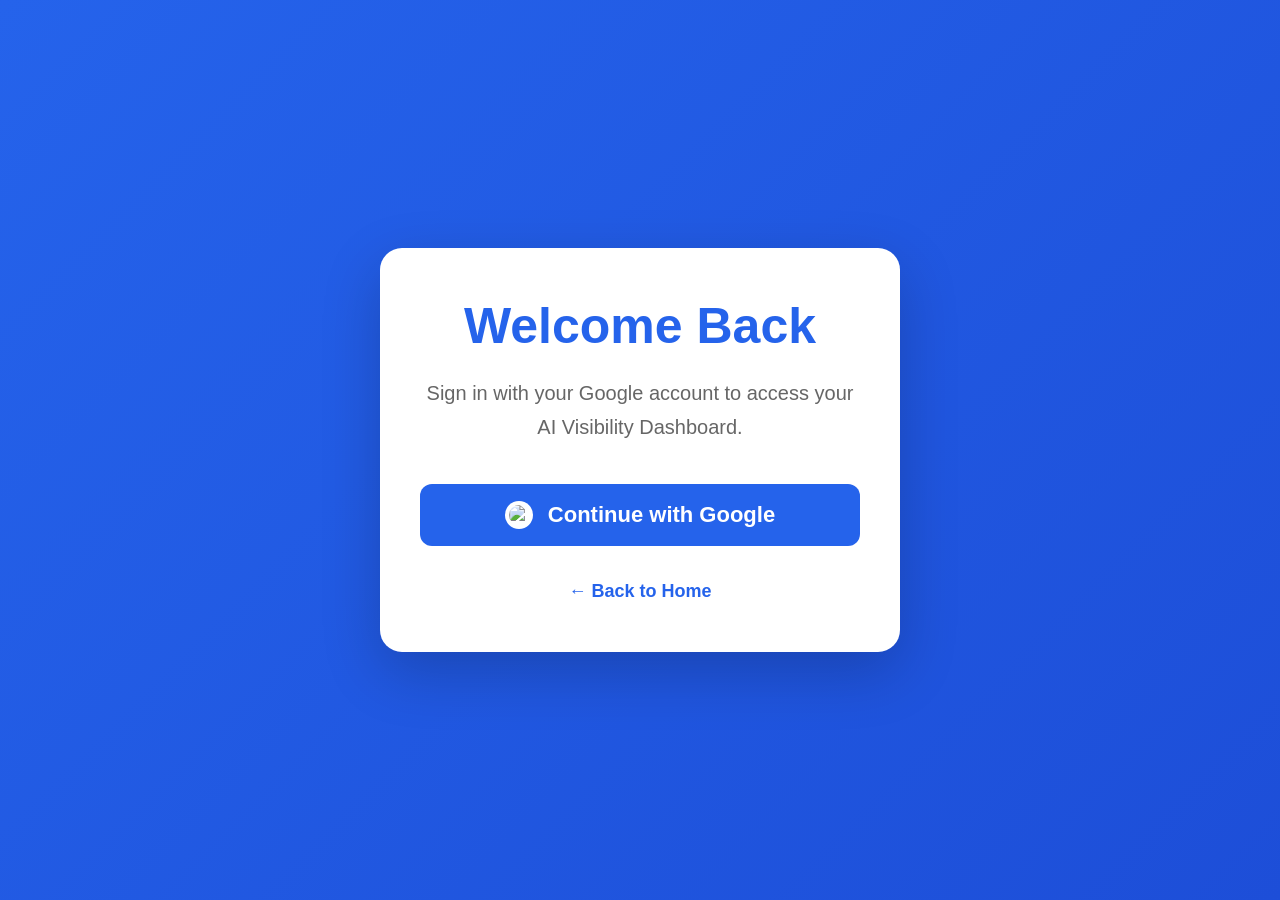
==== frontend/dashboard.html @ 7068aca7 "pdf button function working" ====
<!DOCTYPE html>
<html lang="en">

<head>

    <meta charset="UTF-8">

    <meta
        name="viewport"
        content="width=device-width, initial-scale=1.0"
    >

    <title>AI Visibility Analyzer Dashboard</title>


    <!-- =====================================================
         CSS
    ====================================================== -->

    <link
        rel="stylesheet"
        href="css/dashboard.css"
    >


    <!-- =====================================================
         GOOGLE FONTS
    ====================================================== -->

    <link
        rel="preconnect"
        href="https://fonts.googleapis.com"
    >

    <link
        rel="preconnect"
        href="https://fonts.gstatic.com"
        crossorigin
    >

    <link
        href="https://fonts.googleapis.com/css2?family=Inter:wght@300;400;500;600;700;800&display=swap"
        rel="stylesheet"
    >

</head>


<body>


<div class="dashboard">


    <!-- =====================================================
         SIDEBAR
    ====================================================== -->

    <aside class="sidebar">


        <!-- SIDEBAR HEADER -->

        <div class="sidebar-top">

            <h2>
                AI Visibility
            </h2>

            <p>
                Dashboard
            </p>

        </div>


        <!-- SIDEBAR MENU -->

        <ul class="menu">


            <!-- Dashboard -->

            <li class="active">

                <span class="menu-icon">
                    📊
                </span>

                <span>
                    Dashboard
                </span>

            </li>


            <!-- Website Analysis -->

            <li>

                <span class="menu-icon">
                    🌐
                </span>

                <span>
                    Website Analysis
                </span>

            </li>


            <!-- Logs -->

            <li>

                <span class="menu-icon">
                    📈
                </span>

                <span>
                    Logs
                </span>

            </li>


            <!-- AI Visibility -->

            <li>

                <span class="menu-icon">
                    🤖
                </span>

                <span>
                    AI Visibility
                </span>

            </li>


            <!-- Settings -->

            <li>

                <span class="menu-icon">
                    ⚙
                </span>

                <span>
                    Settings
                </span>

            </li>


            <!-- Profile -->

            <li>

                <span class="menu-icon">
                    👤
                </span>

                <span>
                    Profile
                </span>

            </li>


            <!-- Logout -->

            <li
                class="logout-menu"
                onclick="logout()"
            >

                <span class="menu-icon">
                    🚪
                </span>

                <span>
                    Logout
                </span>

            </li>


        </ul>


    </aside>



    <!-- =====================================================
         MAIN CONTENT
    ====================================================== -->

    <main class="main-content">


        <!-- =================================================
             TOP BAR
        ================================================== -->

        <header class="topbar">


            <!-- PAGE TITLE -->

            <div class="page-title">

                <h1>
                    AI Visibility Dashboard
                </h1>

                <p>

                    Analyze how ChatGPT, Gemini, Claude,
                    Perplexity, Grok, Google AI Mode,
                    DeepSeek and other AI platforms
                    understand your website.

                </p>

            </div>


            <!-- =================================================
                 PROFILE
                 Loaded automatically by dashboard.js
            ================================================== -->

            <div
                id="profile-card"
                class="profile-card"
            >

                Loading...

            </div>


        </header>



        <!-- =====================================================
             WEBSITE ANALYZER
        ====================================================== -->

        <section class="search-card">


            <h2>

                Analyze Your Website

            </h2>


            <p>

                Enter your website URL below and analyze how
                leading AI platforms such as ChatGPT, Gemini,
                Claude, Perplexity, Grok, Google AI Mode and
                DeepSeek understand your website.

            </p>


            <!-- INPUT -->

            <div class="input-group">


                <input
                    id="website"
                    type="text"
                    placeholder="https://example.com"
                    autocomplete="off"
                >


                <!-- ANALYZE -->

                <button
                    class="analyze-btn"
                    onclick="analyzeWebsite()"
                >

                    🚀 Analyze

                </button>


                <!-- RESET -->

                <button
                    class="reset-btn"
                    onclick="resetDashboard()"
                >

                    Reset

                </button>


            </div>


        </section>



        <!-- =====================================================
             RESULTS
             Filled automatically by dashboard.js
        ====================================================== -->

        <div id="results">


            <!-- =================================================
                 WELCOME CARD
            ================================================== -->

            <div class="card">


                <div class="loading-box">


                    <h2>

                        🚀 Welcome to AI Visibility Analyzer

                    </h2>


                    <p>

                        Enter your website URL above and click
                        <strong>Analyze</strong> to generate a
                        complete AI Visibility Report.

                    </p>


                    <br>


                    <!-- =================================================
                         AI PLATFORM SUMMARY
                    ================================================== -->

                    <div class="summary-grid">


                        <!-- =================================================
                             CHATGPT
                        ================================================== -->

                        <div class="summary-card">

                            <h3>
                                ChatGPT
                            </h3>

                            <h1>
                                —
                            </h1>

                            <span>
                                Waiting for Analysis
                            </span>

                        </div>



                        <!-- =================================================
                             GEMINI
                        ================================================== -->

                        <div class="summary-card">

                            <h3>
                                Gemini
                            </h3>

                            <h1>
                                —
                            </h1>

                            <span>
                                Waiting for Analysis
                            </span>

                        </div>



                        <!-- =================================================
                             CLAUDE
                        ================================================== -->

                        <div class="summary-card">

                            <h3>
                                Claude
                            </h3>

                            <h1>
                                —
                            </h1>

                            <span>
                                Waiting for Analysis
                            </span>

                        </div>



                        <!-- =================================================
                             PERPLEXITY
                        ================================================== -->

                        <div class="summary-card">

                            <h3>
                                Perplexity
                            </h3>

                            <h1>
                                —
                            </h1>

                            <span>
                                Waiting for Analysis
                            </span>

                        </div>



                        <!-- =================================================
                             GROK
                        ================================================== -->

                        <div class="summary-card">

                            <h3>
                                Grok
                            </h3>

                            <h1>
                                —
                            </h1>

                            <span>
                                Waiting for Analysis
                            </span>

                        </div>



                        <!-- =================================================
                             GOOGLE AI MODE
                        ================================================== -->

                        <div class="summary-card">

                            <h3>
                                Google AI Mode
                            </h3>

                            <h1>
                                —
                            </h1>

                            <span>
                                Waiting for Analysis
                            </span>

                        </div>



                        <!-- =================================================
                             DEEPSEEK
                        ================================================== -->

                        <div class="summary-card">

                            <h3>
                                DeepSeek
                            </h3>

                            <h1>
                                —
                            </h1>

                            <span>
                                Waiting for Analysis
                            </span>

                        </div>


                    </div>


                </div>


            </div>


        </div>



        <!-- =====================================================
             FOOTER
        ====================================================== -->

        <footer class="footer">


            <p>

                © 2026 AI Visibility Analyzer |
                Powered by Best Tech Company

            </p>


        </footer>


    </main>


</div>


<!-- PDF GENERATOR -->
<script
    src="https://cdnjs.cloudflare.com/ajax/libs/html2pdf.js/0.10.1/html2pdf.bundle.min.js"
    crossorigin="anonymous"
></script>
<!-- =====================================================
     DASHBOARD JAVASCRIPT
====================================================== -->

<script src="js/dashboard.js"></script>



</body>

</html>
---- frontend/css/dashboard.css ----
/* ==========================================================
   AI VISIBILITY ANALYZER DASHBOARD
   PREMIUM SAAS UI
   UPDATED VERSION
========================================================== */


/* ==========================================================
   RESET
========================================================== */

* {
    margin: 0;
    padding: 0;
    box-sizing: border-box;
}


html {
    scroll-behavior: smooth;
}


body {
    font-family: "Inter", sans-serif;

    background: #f4f7fb;

    color: #1f2937;

    line-height: 1.6;

    overflow-x: hidden;
}


a {
    text-decoration: none;
    color: inherit;
}


img {
    display: block;
    max-width: 100%;
}


button {
    font-family: inherit;
}


/* ==========================================================
   DASHBOARD LAYOUT
========================================================== */

.dashboard {

    display: flex;

    min-height: 100vh;

    background: #f4f7fb;

}


/* ==========================================================
   SIDEBAR
========================================================== */

.sidebar {

    width: 260px;

    min-width: 260px;

    background: #0f172a;

    color: #ffffff;

    display: flex;

    flex-direction: column;

    padding: 30px 20px;

    box-shadow:
        8px 0 30px rgba(0, 0, 0, .12);

}


/* ==========================================================
   SIDEBAR HEADER
========================================================== */

.sidebar-top {

    margin-bottom: 40px;

    text-align: center;

}


.sidebar-top h2 {

    font-size: 28px;

    font-weight: 700;

    color: #ffffff;

}


.sidebar-top p {

    margin-top: 8px;

    color: #94a3b8;

    font-size: 15px;

}


/* ==========================================================
   SIDEBAR MENU
========================================================== */

.menu {

    list-style: none;

    display: flex;

    flex-direction: column;

    gap: 10px;

    flex: 1;

}


.menu li {

    display: flex;

    align-items: center;

    gap: 14px;

    padding: 15px 18px;

    border-radius: 14px;

    cursor: pointer;

    transition: .3s;

    font-size: 16px;

    font-weight: 500;

}


.menu li:hover {

    background: #1e293b;

}


.menu li.active {

    background: #2563eb;

    color: #ffffff;

}


.menu-icon {

    width: 24px;

    text-align: center;

    font-size: 20px;

}


/* ==========================================================
   LOGOUT
========================================================== */

.logout-menu {

    margin-top: 8px;

    background: #ef4444;

    color: #ffffff;

}


.logout-menu:hover {

    background: #dc2626;

    color: #ffffff;

}


/* ==========================================================
   MAIN CONTENT
========================================================== */

.main-content {

    flex: 1;

    min-width: 0;

    padding: 35px;

    overflow-y: auto;

    overflow-x: hidden;

}


/* ==========================================================
   TOP BAR
========================================================== */

.topbar {

    display: flex;

    justify-content: space-between;

    align-items: center;

    gap: 25px;

    margin-bottom: 35px;

}


.page-title {

    flex: 1;

}


.page-title h1 {

    font-size: 36px;

    font-weight: 800;

    color: #111827;

    margin-bottom: 8px;

}


.page-title p {

    color: #6b7280;

    font-size: 16px;

    line-height: 1.7;

}


/* ==========================================================
   PROFILE CARD
========================================================== */

.profile-card {

    background: #ffffff;

    border-radius: 16px;

    padding: 12px 18px;

    box-shadow:
        0 12px 30px rgba(0, 0, 0, .08);

    border: 1px solid #e5e7eb;

    min-width: 260px;

}


.user-card {

    display: flex;

    align-items: center;

    gap: 15px;

}


.profile-image {

    width: 58px;

    height: 58px;

    border-radius: 50%;

    object-fit: cover;

    border: 3px solid #2563eb;

}


.user-info {

    flex: 1;

    min-width: 0;

}


.user-info h3 {

    font-size: 17px;

    font-weight: 700;

    color: #111827;

    margin-bottom: 4px;

}


.user-info p {

    font-size: 14px;

    color: #64748b;

    word-break: break-word;

}


/* ==========================================================
   SEARCH CARD
========================================================== */

.search-card {

    background: #ffffff;

    border-radius: 20px;

    padding: 35px;

    margin-bottom: 35px;

    border: 1px solid #e5e7eb;

    box-shadow:
        0 12px 35px rgba(0, 0, 0, .08);

}


.search-card h2 {

    font-size: 30px;

    color: #111827;

    margin-bottom: 10px;

}


.search-card p {

    color: #64748b;

    font-size: 15px;

    line-height: 1.7;

    margin-bottom: 25px;

}


/* ==========================================================
   INPUT GROUP
========================================================== */

.input-group {

    display: flex;

    align-items: center;

    gap: 12px;

    width: 100%;

}


.input-group input {

    flex: 1;

    min-width: 0;

    height: 52px;

    padding: 0 18px;

    border: 1px solid #d1d5db;

    border-radius: 12px;

    outline: none;

    font-size: 15px;

    color: #111827;

    background: #ffffff;

    transition: .25s ease;

}


.input-group input:focus {

    border-color: #2563eb;

    box-shadow:
        0 0 0 4px rgba(37, 99, 235, .10);

}


.input-group input::placeholder {

    color: #9ca3af;

}


/* ==========================================================
   ANALYZE BUTTON
========================================================== */

.analyze-btn {

    height: 52px;

    padding: 0 24px;

    border: none;

    border-radius: 12px;

    background: #2563eb;

    color: #ffffff;

    font-size: 15px;

    font-weight: 700;

    cursor: pointer;

    white-space: nowrap;

    transition:
        transform .2s ease,
        box-shadow .2s ease,
        opacity .2s ease;

    box-shadow:
        0 8px 20px rgba(37, 99, 235, .25);

}


.analyze-btn:hover {

    transform: translateY(-2px);

    box-shadow:
        0 12px 25px rgba(37, 99, 235, .32);

}


.analyze-btn:active {

    transform: translateY(0);

}


.analyze-btn:disabled {

    transform: none;

    box-shadow: none;

    cursor: wait;

}


/* ==========================================================
   RESET BUTTON
========================================================== */

.reset-btn {

    height: 52px;

    padding: 0 22px;

    border: 1px solid #d1d5db;

    border-radius: 12px;

    background: #ffffff;

    color: #374151;

    font-size: 15px;

    font-weight: 600;

    cursor: pointer;

    white-space: nowrap;

    transition: .25s ease;

}


.reset-btn:hover {

    background: #f8fafc;

    border-color: #94a3b8;

}


/* ==========================================================
   RESULTS CONTAINER
========================================================== */

#results {

    width: 100%;

    margin-top: 35px;

}


/* ==========================================================
   GENERAL CARD
========================================================== */

.card {

    width: 100%;

    background: #ffffff;

    border-radius: 20px;

    padding: 30px;

    margin-bottom: 30px;

    border: 1px solid #e5e7eb;

    box-shadow:
        0 12px 35px rgba(15, 23, 42, .07);

    overflow: hidden;

}


.card h2 {

    color: #111827;

    font-size: 25px;

    font-weight: 750;

    margin-bottom: 20px;

}


.card h3 {

    color: #1f2937;

    font-size: 18px;

    font-weight: 700;

}


/* ==========================================================
   FOOTER
========================================================== */

.footer {

    margin-top: 45px;

    padding: 25px;

    text-align: center;

    color: #94a3b8;

    font-size: 14px;

    border-top: 1px solid #e5e7eb;

}


/* ==========================================================
   SCROLLBAR
========================================================== */

::-webkit-scrollbar {

    width: 10px;

    height: 10px;

}


::-webkit-scrollbar-track {

    background: #edf2f7;

}


::-webkit-scrollbar-thumb {

    background: #94a3b8;

    border-radius: 20px;

}


::-webkit-scrollbar-thumb:hover {

    background: #64748b;

}

/* ==========================================================
   PART 2
   HORIZONTAL ANALYSIS LOADER
========================================================== */


/* ==========================================================
   ANALYSIS PROGRESS CONTAINER
========================================================== */

.analysis-progress {

    width: 100%;

    margin: 10px auto 28px;

    position: relative;

}


/* ==========================================================
   PROGRESS TRACK
========================================================== */

.progress-track {

    width: 100%;

    height: 30px;

    background: #e8eef7;

    border-radius: 999px;

    overflow: hidden;

    border: 1px solid #dbe4f0;

    box-shadow:
        inset 0 2px 5px rgba(15, 23, 42, .08);

}


/* ==========================================================
   PROGRESS FILL
========================================================== */

.progress-fill {

    position: relative;

    width: 0%;

    height: 100%;

    min-width: 0;

    border-radius: 999px;

    background:
        linear-gradient(
            135deg,
            #2563eb 25%,
            #3b82f6 25%,
            #3b82f6 50%,
            #2563eb 50%,
            #2563eb 75%,
            #3b82f6 75%
        );

    background-size: 40px 40px;

    box-shadow:
        0 4px 14px rgba(37, 99, 235, .28);

    transition:
        width .35s linear;

    animation:
        progress-stripes 1s linear infinite;

}


/* ==========================================================
   MOVING BLUE STRIPES
========================================================== */

@keyframes progress-stripes {

    from {

        background-position: 0 0;

    }

    to {

        background-position: 40px 0;

    }

}


/* ==========================================================
   PROGRESS PERCENTAGE
========================================================== */

.progress-label {

    position: absolute;

    right: 12px;

    top: 50%;

    transform: translateY(-50%);

    color: #ffffff;

    font-size: 13px;

    font-weight: 800;

    line-height: 1;

    text-shadow:
        0 1px 3px rgba(0, 0, 0, .25);

    white-space: nowrap;

}


/* ==========================================================
   LOADING BOX
========================================================== */

.loading-box {

    width: 100%;

    text-align: center;

    padding: 20px 10px 10px;

}


.loading-box h2 {

    font-size: 26px;

    font-weight: 800;

    color: #111827;

    margin: 15px 0 10px;

}


.loading-box > p {

    color: #64748b;

    font-size: 15px;

}


/* ==========================================================
   LOADING STATUS
========================================================== */

.loading-status {

    min-height: 28px;

    margin: 12px 0 5px !important;

    color: #2563eb !important;

    font-size: 16px !important;

    font-weight: 700;

    transition:
        opacity .25s ease,
        transform .25s ease;

}


/* ==========================================================
   WEBSITE URL
========================================================== */

.loading-url {

    display: inline-block;

    max-width: 100%;

    margin: 5px auto 20px !important;

    padding: 8px 14px;

    background: #f1f5f9;

    border-radius: 8px;

    color: #475569 !important;

    font-size: 13px !important;

    word-break: break-all;

}


/* ==========================================================
   AI PLATFORM STATUS
========================================================== */

.loading-platforms {

    max-width: 420px;

    margin: 20px auto 0;

    padding: 18px 22px;

    background: #f8fafc;

    border: 1px solid #e2e8f0;

    border-radius: 14px;

    text-align: left;

    color: #475569;

    font-size: 14px;

    line-height: 2;

    box-shadow:
        0 6px 20px rgba(15, 23, 42, .05);

}


/* ==========================================================
   ANALYSIS COMPLETE
========================================================== */

.analysis-complete {

    color: #16a34a;

}


.analysis-complete .progress-fill {

    background:
        linear-gradient(
            135deg,
            #16a34a 25%,
            #22c55e 25%,
            #22c55e 50%,
            #16a34a 50%,
            #16a34a 75%,
            #22c55e 75%
        );

    background-size: 40px 40px;

}


/* ==========================================================
   SUMMARY GRID
========================================================== */

.summary-grid {

    display: grid;

    grid-template-columns:
        repeat(4, minmax(0, 1fr));

    gap: 20px;

    margin-top: 25px;

}


/* ==========================================================
   SUMMARY CARD
========================================================== */

.summary-card {

    background: #f8fafc;

    border: 1px solid #e2e8f0;

    border-radius: 16px;

    padding: 22px;

    text-align: center;

    transition: .25s ease;

}


.summary-card:hover {

    transform: translateY(-3px);

    box-shadow:
        0 10px 25px rgba(15, 23, 42, .08);

}


.summary-card h3 {

    font-size: 16px;

    margin-bottom: 10px;

}


.summary-card h1 {

    font-size: 34px;

    color: #2563eb;

    margin-bottom: 5px;

}


.summary-card span {

    color: #64748b;

    font-size: 13px;

}


/* ==========================================================
   LOADER TABLET
========================================================== */

@media (max-width: 992px) {

    .progress-track {

        height: 28px;

    }


    .loading-box {

        padding: 45px 20px 15px;

    }


    .summary-grid {

        grid-template-columns:
            repeat(2, minmax(0, 1fr));

    }

}


/* ==========================================================
   LOADER MOBILE
========================================================== */

@media (max-width: 768px) {

    .analysis-progress {

        width: 100%;

        margin-top: 5px;

    }


    .progress-track {

        height: 26px;

    }


    .progress-label {

        font-size: 12px;

        right: 10px;

    }


    .loading-box {

        padding: 40px 5px 15px;

    }


    .loading-box h2 {

        font-size: 24px;

    }


    .loading-status {

        font-size: 14px !important;

    }


    .loading-url {

        max-width: 95%;

    }


    .loading-platforms {

        max-width: 100%;

        padding: 15px;

        font-size: 13px;

    }


    .summary-grid {

        grid-template-columns: 1fr;

    }

}


/* ==========================================================
   SMALL MOBILE
========================================================== */

@media (max-width: 480px) {

    .progress-track {

        height: 24px;

    }


    .progress-label {

        font-size: 11px;

        right: 8px;

    }


    .loading-box h2 {

        font-size: 21px;

    }


    .loading-platforms {

        font-size: 12px;

        line-height: 1.8;

    }

}

/* ==========================================================
   PART 3
   OVERALL AI VISIBILITY + AI PLATFORM SCORES
========================================================== */


/* ==========================================================
   OVERALL SCORE CARD
========================================================== */

.overall-card {

    display: flex;

    justify-content: space-between;

    align-items: center;

    gap: 40px;

    width: 100%;

    padding: 30px;

    background:
        linear-gradient(
            135deg,
            #eff6ff,
            #f8fafc
        );

    border: 1px solid #dbeafe;

    border-radius: 18px;

}


/* ==========================================================
   OVERALL SCORE LEFT
========================================================== */

.overall-left {

    flex: 1;

    min-width: 180px;

    text-align: center;

}


.overall-left h1 {

    font-size: 90px;

    line-height: 1;

    font-weight: 800;

    color: #2563eb;

    margin: 20px 0;

}


/* ==========================================================
   GRADE BADGE
========================================================== */

.grade {

    display: inline-flex;

    align-items: center;

    justify-content: center;

    padding: 10px 22px;

    border-radius: 40px;

    background: #16a34a;

    color: #ffffff;

    font-size: 18px;

    font-weight: 700;

}


/* ==========================================================
   OVERALL SCORE RIGHT
========================================================== */

.overall-right {

    flex: 1;

    min-width: 320px;

}


.overall-right p {

    font-size: 17px;

    line-height: 1.9;

    color: #475569;

}


/* ==========================================================
   AI PLATFORM SCORE SECTION
========================================================== */

.score-grid {

    display: grid;

    grid-template-columns:
        repeat(4, minmax(0, 1fr));

    gap: 24px;

    margin-top: 30px;

    width: 100%;

}


/* ==========================================================
   AI SCORE CARD
========================================================== */

.score-card {

    width: 100%;

    min-width: 0;

    min-height: 255px;

    background: #ffffff;

    border-radius: 18px;

    padding: 30px;

    text-align: center;

    border: 1px solid #e5e7eb;

    box-shadow:
        0 10px 25px rgba(0, 0, 0, .06);

    display: flex;

    flex-direction: column;

    align-items: center;

    justify-content: center;

    transition:
        transform .3s ease,
        box-shadow .3s ease;

}


.score-card:hover {

    transform: translateY(-6px);

    box-shadow:
        0 18px 40px rgba(0, 0, 0, .12);

}


/* ==========================================================
   PLATFORM NAME
========================================================== */

.score-card h3 {

    font-size: 20px;

    font-weight: 700;

    color: #374151;

    margin-bottom: 18px;

    line-height: 1.4;

}


/* ==========================================================
   PLATFORM SCORE
========================================================== */

.score-card h1 {

    font-size: 52px;

    line-height: 1;

    font-weight: 800;

    color: #2563eb;

    margin-bottom: 14px;

}


/* ==========================================================
   PLATFORM DESCRIPTION
========================================================== */

.score-card p {

    color: #64748b;

    font-size: 15px;

    margin: 0;

}


/* ==========================================================
   SECOND ROW — LAST THREE CARDS
========================================================== */

/*
    Cards 1–4:
    ChatGPT
    Gemini
    Claude
    Perplexity

    Cards 5–7:
    Grok
    Google AI Mode
    DeepSeek

    The last three cards are positioned
    in the center of the second row.
*/


.score-card:nth-child(5) {

    grid-column: 1 / 2;

    margin-left: 50%;

}


.score-card:nth-child(6) {

    grid-column: 2 / 3;

}


.score-card:nth-child(7) {

    grid-column: 3 / 4;

    margin-right: 50%;

}


/* ==========================================================
   AI PLATFORM SCORE LABEL
========================================================== */

.score-card::after {

    content: "AI Visibility Score";

    display: block;

    margin-top: 2px;

    color: #64748b;

    font-size: 15px;

}


/* ==========================================================
   OVERALL SCORE TABLET
========================================================== */

@media (max-width: 1100px) {

    .score-grid {

        grid-template-columns:
            repeat(2, minmax(0, 1fr));

    }


    /*
       Reset desktop positioning.
       Tablet uses normal 2-column layout.
    */

    .score-card:nth-child(5),
    .score-card:nth-child(6),
    .score-card:nth-child(7) {

        grid-column: auto;

        margin-left: 0;

        margin-right: 0;

    }


    .overall-card {

        gap: 25px;

    }

}


/* ==========================================================
   TABLET — OVERALL CARD
========================================================== */

@media (max-width: 992px) {

    .overall-card {

        flex-direction: column;

        text-align: center;

    }


    .overall-left {

        width: 100%;

    }


    .overall-right {

        width: 100%;

        min-width: 0;

    }


    .overall-left h1 {

        font-size: 70px;

    }

}


/* ==========================================================
   MOBILE
========================================================== */

@media (max-width: 768px) {

    .score-grid {

        grid-template-columns: 1fr;

        gap: 20px;

    }


    .score-card {

        min-height: 220px;

        padding: 25px;

    }


    /*
       Remove desktop row positioning.
    */

    .score-card:nth-child(5),
    .score-card:nth-child(6),
    .score-card:nth-child(7) {

        grid-column: auto;

        margin-left: 0;

        margin-right: 0;

    }


    .overall-card {

        padding: 25px;

    }


    .overall-left h1 {

        font-size: 60px;

    }


    .overall-right p {

        font-size: 15px;

    }

}


/* ==========================================================
   SMALL MOBILE
========================================================== */

@media (max-width: 480px) {

    .score-card {

        min-height: 200px;

        padding: 22px;

    }


    .score-card h3 {

        font-size: 18px;

    }


    .score-card h1 {

        font-size: 46px;

    }


    .score-card::after {

        font-size: 13px;

    }


    .overall-left h1 {

        font-size: 52px;

    }


    .grade {

        font-size: 15px;

        padding: 8px 18px;

    }

}

/* ==========================================================
   PART 4
   TECHNOLOGY DETECTION
========================================================== */


/* ==========================================================
   TECHNOLOGY MAIN WRAPPER
========================================================== */

.technology-wrapper {

    width: 100%;

}


/* ==========================================================
   TECHNOLOGY CATEGORY SECTION
========================================================== */

.technology-section {

    width: 100%;

    margin-bottom: 40px;

}


/* ==========================================================
   CATEGORY TITLE
========================================================== */

.technology-section > h3 {

    margin: 0 0 20px 0;

    font-size: 20px;

    font-weight: 700;

    color: #111827;

}


/* ==========================================================
   TECHNOLOGY GRID
========================================================== */

/*
    IMPORTANT:

    Exactly TWO technology cards per row
    on desktop.

    This prevents long vertical scrolling.
*/

.technology-grid {

    display: grid;

    grid-template-columns:
        repeat(2, minmax(0, 1fr));

    gap: 24px;

    width: 100%;

    margin-top: 20px;

}


/* ==========================================================
   TECHNOLOGY CARD
========================================================== */

.technology-card {

    width: 100%;

    min-width: 0;

    min-height: 190px;

    background: #ffffff;

    border-left: 5px solid #2563eb;

    border-radius: 16px;

    padding: 24px;

    box-shadow:
        0 10px 25px rgba(0, 0, 0, .06);

    transition:
        transform .25s ease,
        box-shadow .25s ease;

}


/* ==========================================================
   TECHNOLOGY CARD HOVER
========================================================== */

.technology-card:hover {

    transform: translateY(-4px);

    box-shadow:
        0 16px 32px rgba(0, 0, 0, .10);

}


/* ==========================================================
   TECHNOLOGY NAME
========================================================== */

.technology-card h3 {

    font-size: 19px;

    font-weight: 700;

    color: #111827;

    margin-bottom: 14px;

    line-height: 1.4;

}


/* ==========================================================
   TECHNOLOGY DETAILS
========================================================== */

.technology-card p {

    color: #64748b;

    font-size: 15px;

    line-height: 1.7;

    margin-bottom: 10px;

}


/* ==========================================================
   CONFIDENCE VALUE
========================================================== */

.technology-card strong {

    color: #2563eb;

    font-weight: 700;

}


/* ==========================================================
   EVIDENCE
========================================================== */

.technology-card p:last-child {

    margin-bottom: 0;

}


/* ==========================================================
   TECHNOLOGY CARD — EMPTY STATE
========================================================== */

.technology-wrapper > p {

    color: #64748b;

    font-size: 15px;

    padding: 20px 0;

}


/* ==========================================================
   TABLET
========================================================== */

@media (max-width: 992px) {

    .technology-grid {

        grid-template-columns:
            repeat(2, minmax(0, 1fr));

        gap: 20px;

    }


    .technology-card {

        padding: 22px;

    }

}


/* ==========================================================
   MOBILE
========================================================== */

@media (max-width: 768px) {

    .technology-grid {

        grid-template-columns: 1fr;

        gap: 18px;

    }


    .technology-card {

        min-height: auto;

        padding: 20px;

    }


    .technology-section {

        margin-bottom: 30px;

    }


    .technology-section > h3 {

        font-size: 19px;

    }

}


/* ==========================================================
   SMALL MOBILE
========================================================== */

@media (max-width: 480px) {

    .technology-grid {

        grid-template-columns: 1fr;

    }


    .technology-card {

        padding: 18px;

        border-left-width: 4px;

    }


    .technology-card h3 {

        font-size: 17px;

    }


    .technology-card p {

        font-size: 14px;

    }

}

/* ==========================================================
   PART 5
   INFORMATION TABLES
   TECHNICAL SEO
   WEBSITE AUDIT
   OPEN GRAPH
   TWITTER CARDS
   LLMS.TXT
========================================================== */


/* ==========================================================
   INFORMATION TABLE
========================================================== */

.info-table {

    width: 100%;

    border-collapse: collapse;

    margin-top: 25px;

    background: #ffffff;

    border-radius: 16px;

    overflow: hidden;

}


/* ==========================================================
   TABLE ROW
========================================================== */

.info-table tr {

    border-bottom: 1px solid #e5e7eb;

}


.info-table tr:last-child {

    border-bottom: none;

}


/* ==========================================================
   TABLE CELLS
========================================================== */

.info-table td {

    padding: 16px 18px;

    vertical-align: top;

    font-size: 14px;

    line-height: 1.7;

}


/* ==========================================================
   FIRST COLUMN
========================================================== */

.info-table td:first-child {

    width: 30%;

    font-weight: 700;

    color: #374151;

    background: #f8fafc;

}


/* ==========================================================
   SECOND COLUMN
========================================================== */

.info-table td:last-child {

    color: #64748b;

    word-break: break-word;

}


/* ==========================================================
   TABLE HOVER
========================================================== */

.info-table tr:hover td {

    background: #f8fafc;

}


/* ==========================================================
   TABLE IMAGES
========================================================== */

.info-table img {

    max-height: 40px;

    width: auto;

    border-radius: 6px;

}


/* ==========================================================
   BASIC INFORMATION
========================================================== */

.basic-information {

    width: 100%;

}


/* ==========================================================
   TECHNICAL SEO
========================================================== */

.technical-seo {

    width: 100%;

}


/* ==========================================================
   WEBSITE AUDIT
========================================================== */

.website-audit {

    width: 100%;

}


/* ==========================================================
   STATUS TEXT
========================================================== */

.status-found {

    color: #16a34a;

    font-weight: 700;

}


.status-missing {

    color: #dc2626;

    font-weight: 700;

}


/* ==========================================================
   SUCCESS STATUS
========================================================== */

.status-success {

    display: inline-flex;

    align-items: center;

    gap: 6px;

    color: #16a34a;

    font-weight: 700;

}


/* ==========================================================
   WARNING STATUS
========================================================== */

.status-warning {

    display: inline-flex;

    align-items: center;

    gap: 6px;

    color: #d97706;

    font-weight: 700;

}


/* ==========================================================
   ERROR STATUS
========================================================== */

.status-error {

    display: inline-flex;

    align-items: center;

    gap: 6px;

    color: #dc2626;

    font-weight: 700;

}


/* ==========================================================
   OPEN GRAPH
========================================================== */

.open-graph {

    width: 100%;

}


/* ==========================================================
   OPEN GRAPH TAGS
========================================================== */

.open-graph-tags {

    width: 100%;

    margin-top: 20px;

}


/* ==========================================================
   TWITTER CARDS
========================================================== */

.twitter-cards {

    width: 100%;

}


/* ==========================================================
   TWITTER META TAGS
========================================================== */

.twitter-meta-tags {

    width: 100%;

    margin-top: 20px;

}


/* ==========================================================
   LLMS.TXT
========================================================== */

.llms-status {

    display: flex;

    align-items: center;

    gap: 12px;

    margin-top: 20px;

}


/* ==========================================================
   LLMs URL
========================================================== */

.llms-url {

    display: inline-block;

    max-width: 100%;

    padding: 8px 14px;

    background: #f1f5f9;

    border-radius: 8px;

    color: #475569;

    font-size: 13px;

    word-break: break-all;

}


/* ==========================================================
   LLMs PREVIEW
========================================================== */

.llms-preview {

    margin-top: 20px;

    padding: 18px;

    background: #f8fafc;

    border: 1px solid #e2e8f0;

    border-radius: 12px;

    color: #475569;

    font-size: 13px;

    line-height: 1.7;

    white-space: pre-wrap;

    word-break: break-word;

    overflow-x: auto;

}


/* ==========================================================
   CODE / URL TEXT
========================================================== */

.info-table code {

    display: inline-block;

    padding: 3px 7px;

    background: #f1f5f9;

    border-radius: 5px;

    color: #334155;

    font-size: 12px;

    word-break: break-all;

}


/* ==========================================================
   LONG TEXT
========================================================== */

.info-table td {

    overflow-wrap: anywhere;

}


/* ==========================================================
   TECHNICAL SEO — BADGES
========================================================== */

.seo-badge {

    display: inline-flex;

    align-items: center;

    justify-content: center;

    padding: 5px 11px;

    border-radius: 999px;

    font-size: 12px;

    font-weight: 700;

}


.seo-badge.yes {

    background: #dcfce7;

    color: #166534;

}


.seo-badge.no {

    background: #fee2e2;

    color: #991b1b;

}


.seo-badge.warning {

    background: #fef3c7;

    color: #92400e;

}


/* ==========================================================
   FAVICON
========================================================== */

.info-table .favicon {

    width: 40px;

    height: 40px;

    object-fit: contain;

    border-radius: 6px;

    border: 1px solid #e5e7eb;

    background: #ffffff;

}


/* ==========================================================
   MOBILE TABLE
========================================================== */

@media (max-width: 768px) {

    .info-table {

        display: block;

        width: 100%;

    }


    .info-table tbody {

        display: block;

        width: 100%;

    }


    .info-table tr {

        display: block;

        width: 100%;

        margin-bottom: 16px;

        border: 1px solid #e5e7eb;

        border-radius: 12px;

        overflow: hidden;

        background: #ffffff;

    }


    .info-table td {

        display: block;

        width: 100% !important;

        padding: 13px 15px;

    }


    .info-table td:first-child {

        background: #f8fafc;

        border-bottom: 1px solid #e5e7eb;

    }


    .info-table td:last-child {

        background: #ffffff;

    }


    .llms-status {

        flex-direction: column;

        align-items: flex-start;

    }


    .llms-url {

        max-width: 100%;

    }

}


/* ==========================================================
   SMALL MOBILE TABLE
========================================================== */

@media (max-width: 480px) {

    .info-table td {

        padding: 12px;

        font-size: 13px;

    }


    .llms-preview {

        padding: 14px;

        font-size: 12px;

    }

}   


/* ==========================================================
   PART 6
   E-E-A-T
   ENTITY ANALYSIS
   RECOMMENDATIONS
   NOTIFICATIONS
   BADGES
   UTILITIES
   FINAL RESPONSIVE
   PRINT
========================================================== */


/* ==========================================================
   E-E-A-T
========================================================== */

.eeat-grid {

    display: grid;

    grid-template-columns:
        repeat(auto-fit, minmax(260px, 1fr));

    gap: 22px;

    margin-top: 30px;

}


.eeat-card {

    background: #ffffff;

    border-radius: 18px;

    padding: 26px;

    border: 1px solid #e5e7eb;

    box-shadow:
        0 8px 20px rgba(0, 0, 0, .05);

    transition:
        transform .25s ease,
        box-shadow .25s ease;

}


.eeat-card:hover {

    transform: translateY(-4px);

    box-shadow:
        0 15px 30px rgba(0, 0, 0, .09);

}


.eeat-card h3 {

    margin-bottom: 12px;

    color: #111827;

}


.eeat-card p {

    color: #64748b;

    line-height: 1.8;

}


/* ==========================================================
   E-E-A-T SCORE
========================================================== */

.eeat-score {

    font-size: 42px;

    font-weight: 800;

    color: #2563eb;

}


/* ==========================================================
   ENTITY ANALYSIS
========================================================== */

.entity-count {

    font-size: 26px;

    font-weight: 700;

    color: #2563eb;

    margin-bottom: 20px;

}


/* ==========================================================
   ENTITY LIST
========================================================== */

.entity-list {

    list-style: none;

    display: flex;

    flex-wrap: wrap;

    gap: 10px;

    margin: 15px 0 25px;

    padding: 0;

}


.entity-list li {

    padding: 8px 14px;

    border-radius: 30px;

    background: #eff6ff;

    border: 1px solid #dbeafe;

    color: #1d4ed8;

    font-size: 13px;

    font-weight: 600;

    line-height: 1.5;

}


/* ==========================================================
   ENTITY GROUP
========================================================== */

.entity-group {

    margin-top: 25px;

}


.entity-group h3 {

    margin-bottom: 12px;

}


/* ==========================================================
   RECOMMENDATIONS
========================================================== */

.recommendation-list {

    list-style: none;

    padding: 0;

    margin-top: 20px;

    display: flex;

    flex-direction: column;

    gap: 12px;

}


.recommendation-list li {

    position: relative;

    padding: 15px 18px 15px 48px;

    background: #f8fafc;

    border: 1px solid #e2e8f0;

    border-radius: 12px;

    color: #374151;

    line-height: 1.7;

}


.recommendation-list li::before {

    content: "✓";

    position: absolute;

    left: 17px;

    top: 50%;

    transform: translateY(-50%);

    width: 22px;

    height: 22px;

    display: flex;

    align-items: center;

    justify-content: center;

    border-radius: 50%;

    background: #2563eb;

    color: #ffffff;

    font-size: 12px;

    font-weight: 800;

}


/* ==========================================================
   RECOMMENDATION EMPTY STATE
========================================================== */

.recommendations-empty {

    padding: 20px;

    background: #f0fdf4;

    border: 1px solid #bbf7d0;

    border-radius: 12px;

    color: #166534;

    font-weight: 600;

}


/* ==========================================================
   NOTIFICATIONS
========================================================== */

.notification {

    position: fixed;

    top: 25px;

    right: 25px;

    min-width: 320px;

    max-width: 430px;

    padding: 18px 22px;

    border-radius: 14px;

    color: #ffffff;

    font-weight: 600;

    box-shadow:
        0 15px 40px rgba(0, 0, 0, .20);

    opacity: 0;

    transform: translateY(-20px);

    transition: .35s ease;

    z-index: 9999;

}


.notification.show {

    opacity: 1;

    transform: translateY(0);

}


.notification.success {

    background: #16a34a;

}


.notification.error {

    background: #dc2626;

}


.notification.warning {

    background: #d97706;

}


.notification.info {

    background: #2563eb;

}


/* ==========================================================
   BADGES
========================================================== */

.badge {

    display: inline-flex;

    align-items: center;

    justify-content: center;

    padding: 6px 14px;

    border-radius: 30px;

    font-size: 13px;

    font-weight: 700;

    white-space: nowrap;

}


.badge-success {

    background: #dcfce7;

    color: #166534;

}


.badge-warning {

    background: #fef3c7;

    color: #92400e;

}


.badge-danger {

    background: #fee2e2;

    color: #991b1b;

}


.badge-info {

    background: #dbeafe;

    color: #1d4ed8;

}


/* ==========================================================
   STATUS BADGES
========================================================== */

.status-found {

    color: #16a34a;

    font-weight: 700;

}


.status-missing {

    color: #dc2626;

    font-weight: 700;

}


/* ==========================================================
   UTILITY CLASSES
========================================================== */

.hidden {

    display: none !important;

}


.text-center {

    text-align: center;

}


.mt-20 {

    margin-top: 20px;

}


.mt-30 {

    margin-top: 30px;

}


.mb-20 {

    margin-bottom: 20px;

}


.mb-30 {

    margin-bottom: 30px;

}


/* ==========================================================
   GENERAL RESPONSIVE — TABLET
========================================================== */

@media (max-width: 992px) {

    .dashboard {

        flex-direction: column;

    }


    .sidebar {

        width: 100%;

        min-width: 100%;

        padding: 20px;

    }


    .sidebar-top {

        margin-bottom: 20px;

    }


    .menu {

        flex-direction: row;

        flex-wrap: wrap;

        gap: 10px;

    }


    .menu li {

        flex: 0 0 auto;

    }


    .logout-menu {

        margin-top: 0;

    }


    .main-content {

        padding: 25px;

    }


    .topbar {

        flex-direction: column;

        align-items: flex-start;

    }


    .profile-card {

        width: 100%;

    }


    .eeat-grid {

        grid-template-columns:
            repeat(2, minmax(0, 1fr));

    }


    .notification {

        right: 20px;

        left: 20px;

        min-width: 0;

        max-width: none;

    }

}


/* ==========================================================
   MOBILE
========================================================== */

@media (max-width: 768px) {

    .main-content {

        padding: 18px;

    }


    .card,
    .search-card {

        padding: 22px;

    }


    .page-title h1 {

        font-size: 28px;

    }


    .page-title p {

        font-size: 15px;

    }


    .topbar {

        gap: 18px;

    }


    .profile-card {

        width: 100%;

    }


    /* ----------------------------------------------
       SEARCH
    ---------------------------------------------- */

    .input-group {

        flex-direction: column;

        align-items: stretch;

    }


    .input-group input,
    .analyze-btn,
    .reset-btn {

        width: 100%;

        min-width: 100%;

    }


    /* ----------------------------------------------
       E-E-A-T
    ---------------------------------------------- */

    .eeat-grid {

        grid-template-columns: 1fr;

    }


    /* ----------------------------------------------
       ENTITY
    ---------------------------------------------- */

    .entity-list {

        gap: 8px;

    }


    .entity-list li {

        font-size: 12px;

        padding: 7px 11px;

    }


    /* ----------------------------------------------
       RECOMMENDATIONS
    ---------------------------------------------- */

    .recommendation-list li {

        padding: 14px 15px 14px 44px;

    }


    /* ----------------------------------------------
       NOTIFICATIONS
    ---------------------------------------------- */

    .notification {

        top: 15px;

        right: 15px;

        left: 15px;

        padding: 15px 17px;

        font-size: 14px;

    }

}


/* ==========================================================
   SMALL MOBILE
========================================================== */

@media (max-width: 480px) {

    .main-content {

        padding: 14px;

    }


    .card,
    .search-card {

        padding: 18px;

        border-radius: 16px;

    }


    .sidebar-top h2 {

        font-size: 24px;

    }


    .menu li {

        padding: 12px 14px;

        font-size: 14px;

    }


    .menu-icon {

        font-size: 17px;

        width: 20px;

    }


    .user-card {

        gap: 10px;

    }


    .profile-image {

        width: 50px;

        height: 50px;

    }


    .user-info h3 {

        font-size: 15px;

    }


    .user-info p {

        font-size: 12px;

    }


    .recommendation-list li {

        font-size: 13px;

        line-height: 1.6;

    }

}


/* ==========================================================
   PRINT
========================================================== */

@media print {

    .sidebar,
    .analyze-btn,
    .reset-btn,
    .notification {

        display: none !important;

    }


    .main-content {

        padding: 0;

    }


    .card {

        box-shadow: none;

        border: 1px solid #d1d5db;

        page-break-inside: avoid;

    }

}


/* ==========================================================
   FINAL AI PLATFORM GRID FIX
========================================================== */

@media (min-width: 1101px) {

    .score-grid {

        grid-template-columns:
            repeat(4, minmax(0, 1fr));

    }


    .score-card:nth-child(5) {

        grid-column: 1 / 2;

        margin-left: 50%;

    }


    .score-card:nth-child(6) {

        grid-column: 2 / 3;

        margin-left: 0;

        margin-right: 0;

    }


    .score-card:nth-child(7) {

        grid-column: 3 / 4;

        margin-right: 50%;

    }

}


@media (max-width: 1100px) {

    .score-grid {

        grid-template-columns:
            repeat(2, minmax(0, 1fr));

    }


    .score-card:nth-child(5),
    .score-card:nth-child(6),
    .score-card:nth-child(7) {

        grid-column: auto;

        margin-left: 0;

        margin-right: 0;

    }

}


@media (max-width: 768px) {

    .score-grid {

        grid-template-columns: 1fr;

    }

}

/* ==========================================================
   FINAL FIX — AI PLATFORM SCORE CARDS
   4 CARDS TOP + 3 CARDS CENTERED BELOW
========================================================== */

@media (min-width: 1101px) {

    .score-grid {
        display: grid;
        grid-template-columns: repeat(12, minmax(0, 1fr));
        gap: 24px;
        width: 100%;
    }

    .score-card {
        grid-column: span 3;
        width: 100%;
        margin: 0 !important;
    }

    /* Second row — perfectly centered */
    .score-card:nth-child(5) {
        grid-column: 2 / span 3;
        margin: 0 !important;
    }

    .score-card:nth-child(6) {
        grid-column: 5 / span 3;
        margin: 0 !important;
    }

    .score-card:nth-child(7) {
        grid-column: 8 / span 3;
        margin: 0 !important;
    }

    /* Prevent duplicate label */
    .score-card::after {
        display: none !important;
    }
}


/* ==========================================================
   TABLET
========================================================== */

@media (max-width: 1100px) {

    .score-grid {
        display: grid;
        grid-template-columns: repeat(2, minmax(0, 1fr));
        gap: 20px;
    }

    .score-card,
    .score-card:nth-child(5),
    .score-card:nth-child(6),
    .score-card:nth-child(7) {
        grid-column: auto !important;
        margin: 0 !important;
        width: 100%;
    }

    .score-card::after {
        display: none !important;
    }
}


/* ==========================================================
   MOBILE
========================================================== */

@media (max-width: 768px) {

    .score-grid {
        grid-template-columns: 1fr;
        gap: 20px;
    }

    .score-card,
    .score-card:nth-child(5),
    .score-card:nth-child(6),
    .score-card:nth-child(7) {
        grid-column: auto !important;
        margin: 0 !important;
        width: 100%;
    }

    .score-card::after {
        display: none !important;
    }
}

/* ==========================================================
   TECHNOLOGY DETECTION — 2 TECHNOLOGIES PER ROW
========================================================== */

@media (min-width: 769px) {

    .technology-grid {
        display: grid;
        grid-template-columns: repeat(2, minmax(0, 1fr));
        gap: 24px;
        width: 100%;
    }

    .technology-card {
        width: 100%;
        margin: 0 !important;
    }

}


/* ==========================================================
   TABLET
========================================================== */

@media (max-width: 768px) {

    .technology-grid {
        display: grid;
        grid-template-columns: 1fr;
        gap: 20px;
    }

    .technology-card {
        width: 100%;
        margin: 0 !important;
    }

}


/* ==========================================================
   SMALL MOBILE
========================================================== */

@media (max-width: 480px) {

    .technology-grid {
        grid-template-columns: 1fr;
        gap: 16px;
    }

}

/* ==========================================================
   PDF DOWNLOAD — BOTTOM OF REPORT
========================================================== */

.pdf-download-section {

    width: 100%;

    display: flex;

    justify-content: center;

    align-items: center;

    margin: 35px 0 45px;

    padding: 10px;

}


.pdf-btn {

    height: 54px;

    padding: 0 30px;

    border: none;

    border-radius: 12px;

    background: #16a34a;

    color: #ffffff;

    font-size: 16px;

    font-weight: 700;

    cursor: pointer;

    display: inline-flex;

    align-items: center;

    justify-content: center;

    gap: 8px;

    white-space: nowrap;

    transition:
        transform .2s ease,
        box-shadow .2s ease,
        opacity .2s ease;

    box-shadow:
        0 8px 20px rgba(22,163,74,.22);

}


.pdf-btn:hover {

    transform: translateY(-2px);

    box-shadow:
        0 12px 28px rgba(22,163,74,.30);

}


.pdf-btn:active {

    transform: translateY(0);

}


.pdf-btn:disabled {

    opacity: .6;

    cursor: wait;

    transform: none;

    box-shadow: none;

}


/* ==========================================================
   MOBILE
========================================================== */

@media (max-width: 768px) {

    .pdf-download-section {

        margin:
            25px 0
            35px;

    }


    .pdf-btn {

        width: 100%;

        max-width: 360px;

        height: 52px;

    }

}
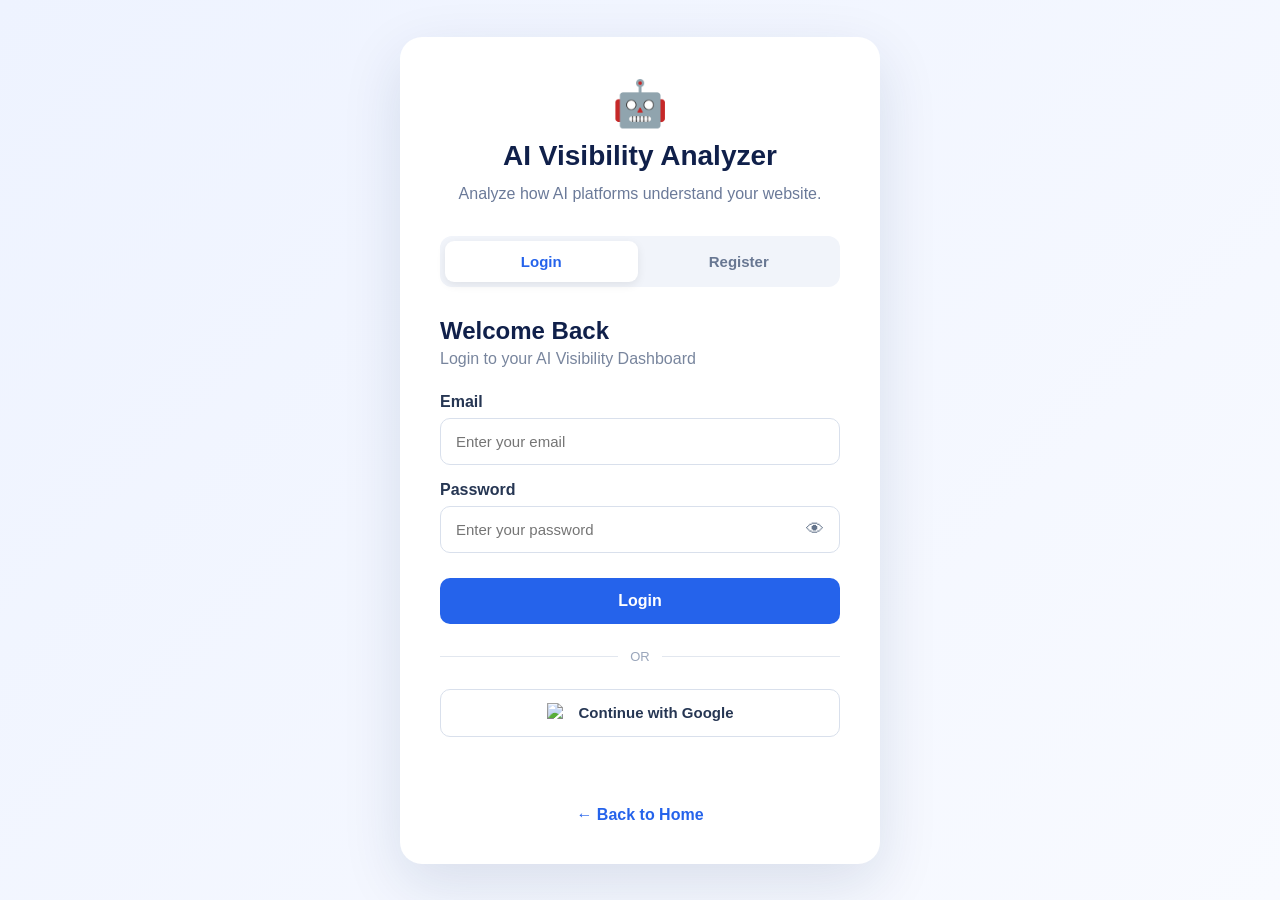
==== commit 9b7d81c7: "profile page cickable in dashboard page" ====
--- a/frontend/dashboard.html
+++ b/frontend/dashboard.html
@@ -111,39 +111,42 @@
 
             <!-- Logs -->
 
+            <li
+                onclick="window.location.href='logs.html'"
+                style="cursor: pointer;"
+            >
+
+                <span class="menu-icon">
+                    📈
+                </span>
+
+                <span>
+                    Logs
+                </span>
+
+            </li>
+
+
+            <!-- AI Visibility -->
+
             <li>
 
                 <span class="menu-icon">
-                    📈
-                </span>
-
-                <span>
-                    Logs
-                </span>
-
-            </li>
-
-
-            <!-- AI Visibility -->
+                    🤖
+                </span>
+
+                <span>
+                    AI Visibility
+                </span>
+
+            </li>
+
+
+            <!-- Settings -->
 
             <li>
 
                 <span class="menu-icon">
-                    🤖
-                </span>
-
-                <span>
-                    AI Visibility
-                </span>
-
-            </li>
-
-
-            <!-- Settings -->
-
-            <li>
-
-                <span class="menu-icon">
                     ⚙
                 </span>
 
@@ -156,7 +159,10 @@
 
             <!-- Profile -->
 
-            <li>
+            <li
+                onclick="window.location.href='profile.html'"
+                style="cursor: pointer;"
+            >
 
                 <span class="menu-icon">
                     👤
@@ -550,13 +556,16 @@
 
 
 <!-- PDF GENERATOR -->
+
 <script
     src="https://cdnjs.cloudflare.com/ajax/libs/html2pdf.js/0.10.1/html2pdf.bundle.min.js"
     crossorigin="anonymous"
 ></script>
+
+
 <!-- =====================================================
      DASHBOARD JAVASCRIPT
-====================================================== -->
+===================================================== -->
 
 <script src="js/dashboard.js"></script>
 
--- a/frontend/css/dashboard.css
+++ b/frontend/css/dashboard.css
@@ -3771,3 +3771,23 @@
 
 }
 
+
+/* =========================================
+   PROFILE LOADING
+========================================= */
+
+.profile-loading {
+
+    color: #64748b;
+
+    font-size: 14px;
+
+    font-weight: 600;
+
+    white-space: nowrap;
+
+}
+
+
+
+
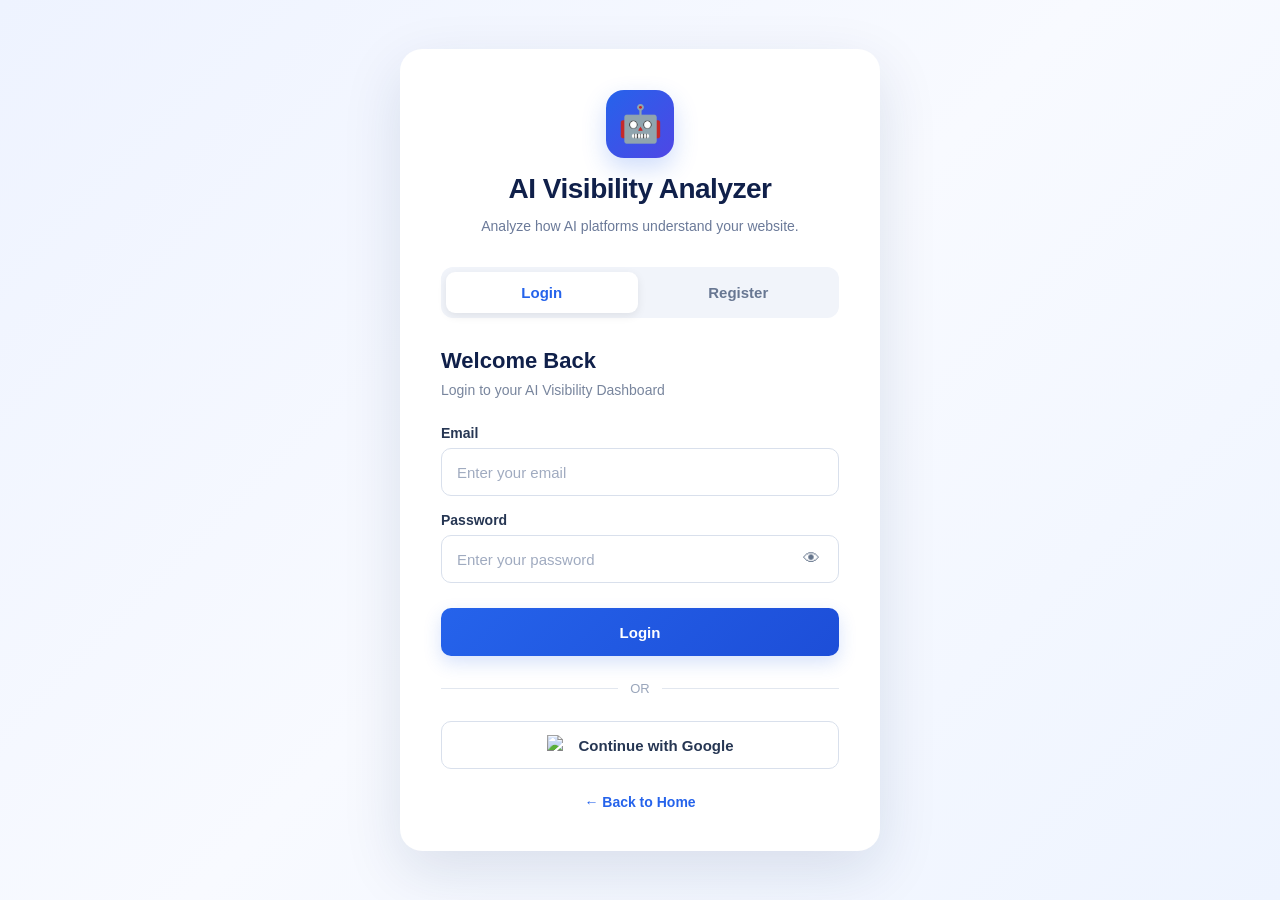
==== commit 8fe1f208: "profile page on click" ====
--- a/frontend/dashboard.html
+++ b/frontend/dashboard.html
@@ -234,20 +234,21 @@
             </div>
 
 
-            <!-- =================================================
-                 PROFILE
-                 Loaded automatically by dashboard.js
-            ================================================== -->
-
-            <div
-                id="profile-card"
-                class="profile-card"
-            >
-
-                Loading...
-
-            </div>
-
+            <!-- ================================================= 
+     PROFILE
+     Loaded automatically by dashboard.js
+================================================== -->
+
+<div
+    id="profile-card"
+    class="profile-card"
+    onclick="openProfilePage()"
+    style="cursor: pointer;"
+>
+
+    Loading...
+
+</div>
 
         </header>
 
